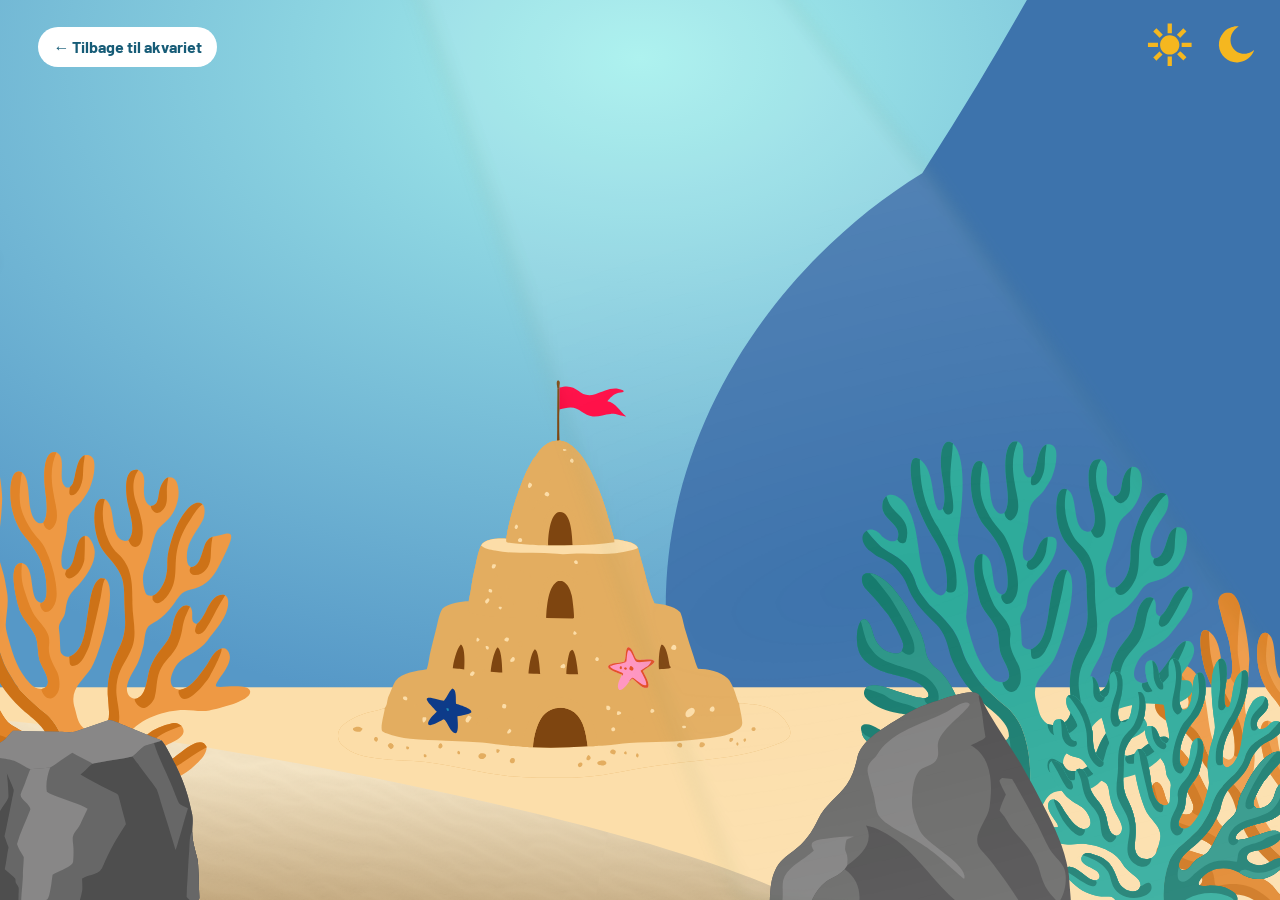
==== guldfisk.html @ d00469a3 "Initial commit" ====
<!DOCTYPE html>
<html lang="da">
<head>
    <meta charset="UTF-8">
    <meta name="viewport" content="width=device-width, initial-scale=1.0">
    <title>Goldies univers</title>
    <link rel="stylesheet" href="css/guldfiskstyle.css">
    
</head>
<body>

    <main>
        <img src="img/guld-dag.svg" alt="Goldies undervandsunivers" id="guld-baggrund">

        <section class="dag-nat-knapper">
            <button id="solKnap">
             <img src="img/sun.svg" alt="Vis dag">
            </button>

            <button id="maaneKnap">
                <img src="img/moon.svg" alt="Vis nat">
            </button>
        </section>

        <section id="scene" class="scene">
            <img src="img/guldfisk.svg" class="fish" alt="guldfisken svømmer">
            <img src="img/guldfisk.svg" class="fish" alt="guldfisken svømmer">
            <img src="img/guldfisk.svg" class="fish" alt="guldfisken svømmer">
        </section>

        <!--TILBAGE TIL STARTSIDEN-->
        <a href="index.html" class="tilbage-knap"> 
             ← Tilbage til akvariet
        </a>
    
<!-- SPØRGSMÅLSTEGN DER KUN VISES OM NATTEN -->
    <button id="nat-knap" aria-label="Information om natten" hidden>
     <span class="spoergsmålstegn">?</span>
    </button>

<!-- FAKTABOKS OM GULDFISKEN OM NATEN -->
<div id="nat-info" class="info-boks" hidden>
    <button id="luk-nat-info" aria-label="Luk">X</button>

    <h1>Vidste du det?</h1>

    <p>En guldfisk sover med åbne øjne!</p>
</div>

    </main>

    <script src="js/guldfisk.js"></script>
</body>
</html>
---- css/guldfiskstyle.css ----
@import url('https://fonts.googleapis.com/css2?family=Barlow:ital,wght@0,100;0,200;0,300;0,400;0,500;0,600;0,700;0,800;0,900;1,100;1,200;1,300;1,400;1,500;1,600;1,700;1,800;1,900&display=swap');
/* GOLDIES UNIVERS */
* {
    margin: 0;
    padding: 0;
    box-sizing: border-box;
}
/* Fjern scrolling */
html, body {
    width: 100%;
    height: 100%;
    overflow: hidden;
}
/*HELE SKÆRMEN*/
.main {
   width: 100vh;
   height: 100dvh;
   overflow: hidden;
   position: relative;
}

#guld-baggrund {
    display: block;
    width: 100%;
    height: 100%;
    object-fit: cover;
    position: absolute;
    object-position: center bottom;
}
/* styler det element, hvori dag og nat-knapperne er placeret */
.dag-nat-knapper {
    position: fixed;
    top: 20px;
    right: 20px;
    display: flex;
    gap: 15px;
    z-index: 100;
}
/* styler sol og måne knapperne */
.dag-nat-knapper button {
    background: none;
    border: none;
    padding: 0;
    cursor: pointer;
}
/* styler kun selve billede i knappen */
.dag-nat-knapper img {
    width: 50px;
    display: block;
}
/*Styling af fiskene (kan justeres efter behov */
.scene {
    position: absolute;
    top: 0;
    left: 0;
    width: 100%;
    height: 100%;
    overflow: hidden;
}
.fish {
    position: absolute;
    width: 140px;
    left: -120px;
}

/*TILBAGE KNAP*/
.tilbage-knap {
    position: absolute;
    top:3%;
    left:3%;
    z-index: 50;

    background-color: white;
    color:#175C77;
    border-radius: 25px;

    font-family: "Barlow", sans-serif;
    font-weight: 700;
    font-style: normal;
    font-size: 16px;
    text-decoration: none;

    padding: 10px 15px;}

/* SPØRGSMÅLSTEGN OM NATTEN */
#nat-knap {
    position: absolute;
    right: 22%;
    top: 50%;

    border: none;
    z-index: 10;
    cursor: pointer;
    background: transparent;
    padding: 0;
}

/* DESIGN AF SPØRGSMÅLSTEGN */
.spoergsmålstegn {
    display: flex;
    justify-content: center;
    align-items: center;

    width: 55px;
    height: 55px;

    color: white;
    background-color: #a12f2f;
    border: 4px solid white;
    border-radius: 50%;

    font-size: 30px;
    font-weight: bold;
}

/* FAKTABOKS */
.info-boks {
    position: absolute;
    left: 50%;
    bottom: 20%;
    width: 320px;
    max-width: 90%;
    padding: 20px;
    background-color: white;
    border-radius: 20px;
    z-index: 20;
    font-family: "Barlow", sans-serif;
}

/* SKJULER ELEMENTER MED HIDDEN */
#nat-knap[hidden],
#nat-info[hidden] {
    display: none;
}
/* AFSTAND MELLEM OVERSKRIFT OG TEKST */
.info-boks h1 {
    margin-bottom: 15px;
}
/* AFSTAND MELLEM TEKSTAFSNIT */
.info-boks p + p {
    margin-top: 20px;
}
/* denne styling placerer spørgsmålstegnet om natten */
#nat-knap {
    position: absolute;
    top: 50%;
    right: 50%;
    border: none;
    background: transparent;
    padding: 0;
    cursor: pointer;
    z-index: 10;
}
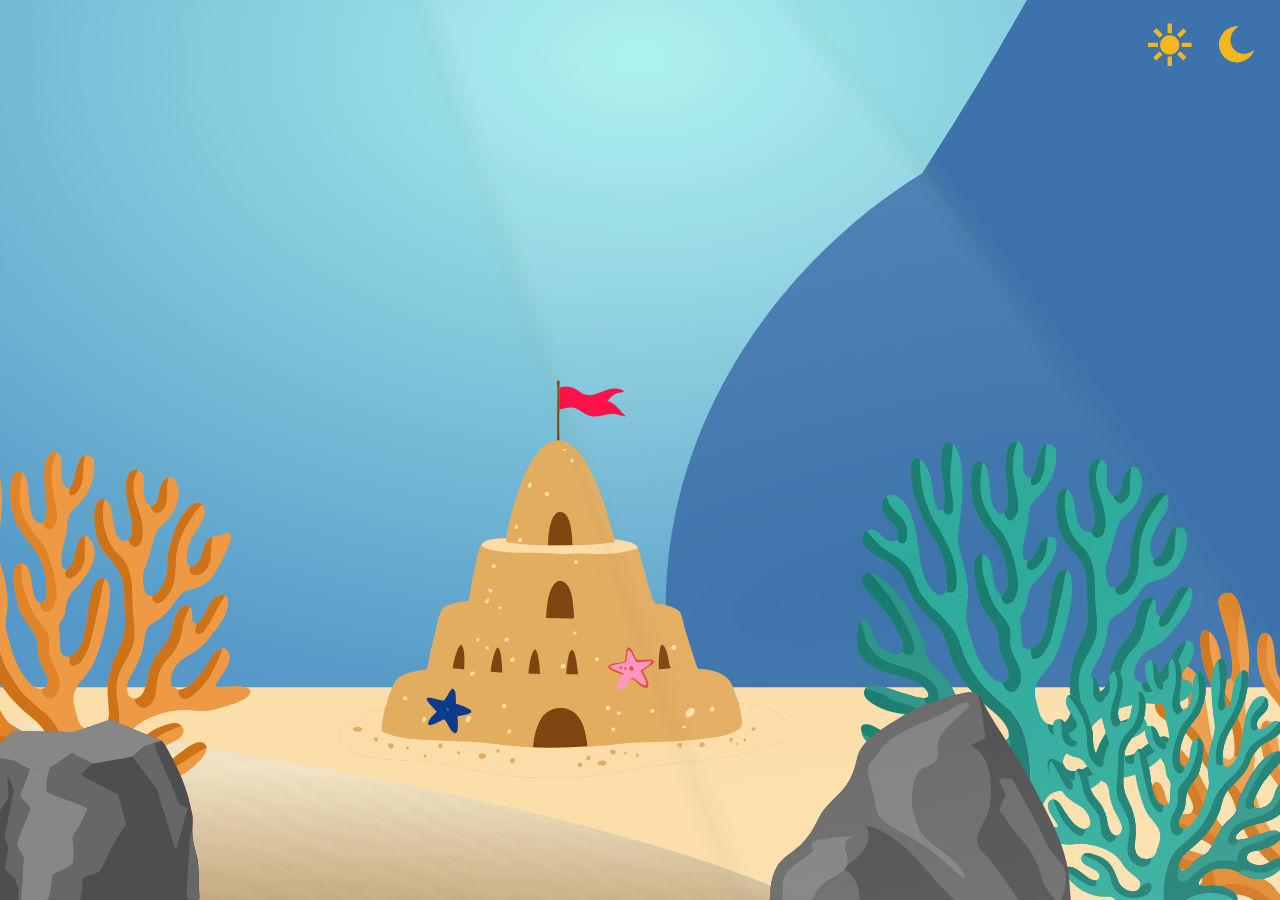
==== commit e25cf11e: "Ryddet op i linjestruktur" ====
--- a/guldfisk.html
+++ b/guldfisk.html
@@ -1,54 +1,49 @@
 <!DOCTYPE html>
+
 <html lang="da">
-<head>
-    <meta charset="UTF-8">
-    <meta name="viewport" content="width=device-width, initial-scale=1.0">
-    <title>Goldies univers</title>
-    <link rel="stylesheet" href="css/guldfiskstyle.css">
-    
-</head>
-<body>
+    <head>
+        <meta charset="UTF-8">
+        <meta name="viewport" content="width=device-width, initial-scale=1.0">
+        <title>Goldies univers</title>
+        <link rel="stylesheet" href="css/guldfiskstyle.css">
+    </head>
 
-    <main>
-        <img src="img/guld-dag.svg" alt="Goldies undervandsunivers" id="guld-baggrund">
+    <body>
+        <main>
+            <img src="img/guld-dag.svg" alt="Goldies undervandsunivers" id="guld-baggrund">
 
-        <section class="dag-nat-knapper">
-            <button id="solKnap">
-             <img src="img/sun.svg" alt="Vis dag">
+            <!-- Knapper til at skifte mellem dag og nat -->
+            <section class="dag-nat-knapper">
+                <button id="solKnap">
+                    <img src="img/sun.svg" alt="Vis dag">
+                </button>
+
+                <button id="maaneKnap">
+                    <img src="img/moon.svg" alt="Vis nat">
+                </button>
+            </section>
+
+            <section id="scene" class="scene">
+                <img src="img/guldfisk.svg" class="fish" alt="guldfisken svømmer">
+                <img src="img/guldfisk.svg" class="fish" alt="guldfisken svømmer">
+                <img src="img/guldfisk.svg" class="fish" alt="guldfisken svømmer">
+            </section>
+
+            <!--Link tilbage til main background-->
+            <a href="index.html" class="main-link">← Tilbage til akvariet</a>
+
+            <!--Spørgsmålstegn der kun vises om natten-->
+            <button id="nat-knap" aria-label="Information om natten" hidden>
+            <span class="spoergsmålstegn">?</span>
             </button>
 
-            <button id="maaneKnap">
-                <img src="img/moon.svg" alt="Vis nat">
-            </button>
-        </section>
-
-        <section id="scene" class="scene">
-            <img src="img/guldfisk.svg" class="fish" alt="guldfisken svømmer">
-            <img src="img/guldfisk.svg" class="fish" alt="guldfisken svømmer">
-            <img src="img/guldfisk.svg" class="fish" alt="guldfisken svømmer">
-        </section>
-
-        <!--TILBAGE TIL STARTSIDEN-->
-        <a href="index.html" class="tilbage-knap"> 
-             ← Tilbage til akvariet
-        </a>
-    
-<!-- SPØRGSMÅLSTEGN DER KUN VISES OM NATTEN -->
-    <button id="nat-knap" aria-label="Information om natten" hidden>
-     <span class="spoergsmålstegn">?</span>
-    </button>
-
-<!-- FAKTABOKS OM GULDFISKEN OM NATEN -->
-<div id="nat-info" class="info-boks" hidden>
-    <button id="luk-nat-info" aria-label="Luk">X</button>
-
-    <h1>Vidste du det?</h1>
-
-    <p>En guldfisk sover med åbne øjne!</p>
-</div>
-
-    </main>
-
-    <script src="js/guldfisk.js"></script>
-</body>
+            <!--Faktaboks om guldfisken-->
+            <div id="nat-info" class="info-boks" hidden>
+                <button id="luk-nat-info" aria-label="Luk">X</button>
+                <h1>Vidste du det?</h1>
+                <p>En guldfisk sover med åbne øjne!</p>
+            </div>
+        </main>
+        <script src="js/guldfisk.js"></script>
+    </body>
 </html>
